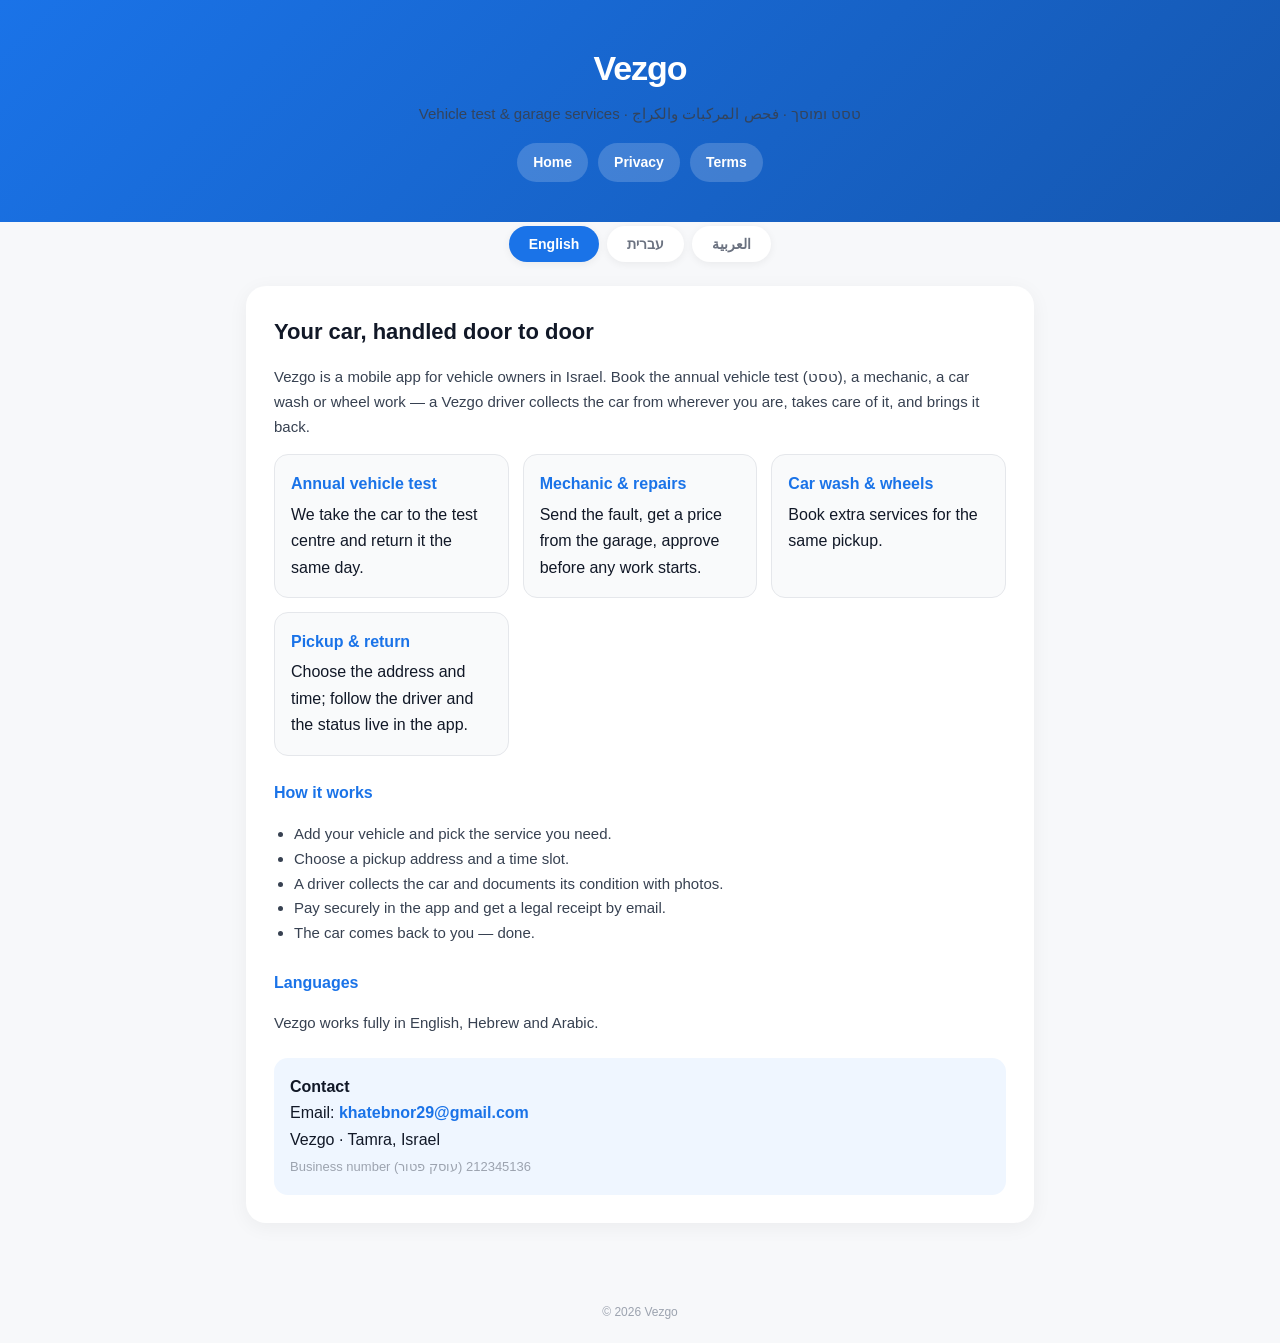
==== home.html @ 95cc1412 "Add home page and Terms of Service" ====
<!DOCTYPE html>
<html lang="en">
<head>
<meta charset="utf-8">
<meta name="viewport" content="width=device-width,initial-scale=1">
<title>Vezgo — Vehicle Test &amp; Garage Services in Israel</title>
<meta name="description" content="Vezgo books your annual vehicle test (טסט) and garage work in Israel, collects the car from your door and brings it back.">
<link rel="stylesheet" href="_style.css">
</head>
<body>

<header>
  <div class="logo">Vezgo</div>
  <p>Vehicle test &amp; garage services · טסט ומוסך · فحص المركبات والكراج</p>
  <div class="nav">
    <a href="home.html">Home</a>
    <a href="index.html">Privacy</a>
    <a href="terms.html">Terms</a>
  </div>
</header>

<div class="wrap">
  <div class="tabs">
    <button class="active" onclick="show('en',this)">English</button>
    <button onclick="show('he',this)">עברית</button>
    <button onclick="show('ar',this)">العربية</button>
  </div>

  <!-- ─────────── ENGLISH ─────────── -->
  <section id="en" class="active" dir="ltr">
    <div class="card">
      <h2>Your car, handled door to door</h2>
      <p>Vezgo is a mobile app for vehicle owners in Israel. Book the annual vehicle
         test (טסט), a mechanic, a car wash or wheel work — a Vezgo driver collects the
         car from wherever you are, takes care of it, and brings it back.</p>

      <div class="feat">
        <div><strong>Annual vehicle test</strong>We take the car to the test centre and
             return it the same day.</div>
        <div><strong>Mechanic &amp; repairs</strong>Send the fault, get a price from the
             garage, approve before any work starts.</div>
        <div><strong>Car wash &amp; wheels</strong>Book extra services for the same
             pickup.</div>
        <div><strong>Pickup &amp; return</strong>Choose the address and time; follow the
             driver and the status live in the app.</div>
      </div>

      <h3>How it works</h3>
      <ul>
        <li>Add your vehicle and pick the service you need.</li>
        <li>Choose a pickup address and a time slot.</li>
        <li>A driver collects the car and documents its condition with photos.</li>
        <li>Pay securely in the app and get a legal receipt by email.</li>
        <li>The car comes back to you — done.</li>
      </ul>

      <h3>Languages</h3>
      <p>Vezgo works fully in English, Hebrew and Arabic.</p>

      <div class="contact">
        <strong>Contact</strong><br>
        Email: <a href="mailto:khatebnor29@gmail.com">khatebnor29@gmail.com</a><br>
        Vezgo &middot; Tamra, Israel<br>
        <span style="color:#9ca3af;font-size:13px">Business number (עוסק פטור) 212345136</span>
      </div>
    </div>
  </section>

  <!-- ─────────── עברית ─────────── -->
  <section id="he" dir="rtl">
    <div class="card">
      <h2>הרכב שלך, מטופל מהדלת עד הדלת</h2>
      <p>Vezgo היא אפליקציה לבעלי רכב בישראל. מזמינים טסט שנתי, מכונאי, שטיפת רכב או
         טיפול בגלגלים — נהג של Vezgo אוסף את הרכב מהמקום שבו אתם נמצאים, מטפל בו
         ומחזיר אותו אליכם.</p>

      <div class="feat">
        <div><strong>טסט שנתי</strong>לוקחים את הרכב למכון הרישוי ומחזירים אותו באותו יום.</div>
        <div><strong>מכונאי ותיקונים</strong>שולחים את התקלה, מקבלים מחיר מהמוסך
             ומאשרים לפני כל עבודה.</div>
        <div><strong>שטיפה וגלגלים</strong>אפשר להוסיף שירותים נוספים לאותו איסוף.</div>
        <div><strong>איסוף והחזרה</strong>בוחרים כתובת ושעה, ועוקבים אחרי הנהג
             והסטטוס בזמן אמת.</div>
      </div>

      <h3>איך זה עובד</h3>
      <ul>
        <li>מוסיפים את הרכב ובוחרים את השירות.</li>
        <li>בוחרים כתובת איסוף וחלון זמן.</li>
        <li>הנהג אוסף את הרכב ומתעד את מצבו בתמונות.</li>
        <li>משלמים באפליקציה ומקבלים קבלה חוקית למייל.</li>
        <li>הרכב חוזר אליכם — זהו.</li>
      </ul>

      <h3>שפות</h3>
      <p>Vezgo פועלת במלואה באנגלית, עברית וערבית.</p>

      <div class="contact">
        <strong>יצירת קשר</strong><br>
        אימייל: <a href="mailto:khatebnor29@gmail.com">khatebnor29@gmail.com</a><br>
        Vezgo &middot; טמרה, ישראל<br>
        <span style="color:#9ca3af;font-size:13px">עוסק פטור 212345136</span>
      </div>
    </div>
  </section>

  <!-- ─────────── العربية ─────────── -->
  <section id="ar" dir="rtl">
    <div class="card">
      <h2>سيارتك، من بابك وإليه</h2>
      <p>Vezgo تطبيق لأصحاب المركبات في إسرائيل. احجز الفحص السنوي (טסט)، ميكانيكياً،
         غسيل سيارة أو خدمة إطارات — يأتي سائق Vezgo ليستلم السيارة من مكانك، يهتم بها
         ثم يعيدها إليك.</p>

      <div class="feat">
        <div><strong>الفحص السنوي</strong>نأخذ السيارة إلى مركز الفحص ونعيدها في اليوم نفسه.</div>
        <div><strong>ميكانيكي وإصلاحات</strong>أرسل العطل، احصل على سعر من الكراج،
             ووافق قبل بدء أي عمل.</div>
        <div><strong>غسيل وإطارات</strong>أضف خدمات إضافية لنفس الاستلام.</div>
        <div><strong>استلام وإرجاع</strong>اختر العنوان والوقت، وتابع السائق والحالة
             مباشرة في التطبيق.</div>
      </div>

      <h3>كيف يعمل</h3>
      <ul>
        <li>أضف مركبتك واختر الخدمة التي تحتاجها.</li>
        <li>اختر عنوان الاستلام وموعداً مناسباً.</li>
        <li>يستلم السائق السيارة ويوثّق حالتها بالصور.</li>
        <li>ادفع بأمان داخل التطبيق واستلم إيصالاً قانونياً بالبريد.</li>
        <li>تعود السيارة إليك — انتهى الأمر.</li>
      </ul>

      <h3>اللغات</h3>
      <p>يعمل Vezgo بالكامل بالإنجليزية والعبرية والعربية.</p>

      <div class="contact">
        <strong>تواصل معنا</strong><br>
        البريد الإلكتروني: <a href="mailto:khatebnor29@gmail.com">khatebnor29@gmail.com</a><br>
        Vezgo &middot; طمرة، إسرائيل<br>
        <span style="color:#9ca3af;font-size:13px">رقم العمل (عوسيك باطور) 212345136</span>
      </div>
    </div>
  </section>
</div>

<footer>© 2026 Vezgo</footer>

<script>
function show(id, btn){
  document.querySelectorAll('section').forEach(s=>s.classList.remove('active'));
  document.getElementById(id).classList.add('active');
  document.querySelectorAll('.tabs button').forEach(b=>b.classList.remove('active'));
  btn.classList.add('active');
}
</script>
</body>
</html>
---- _style.css ----
:root { --brand:#1A73E8; --ink:#111827; --muted:#6b7280; --line:#e5e7eb; }
*{box-sizing:border-box}
body{margin:0;background:#f7f8fa;color:var(--ink);
     font-family:-apple-system,Segoe UI,Roboto,Arial,sans-serif;line-height:1.65}
header{background:linear-gradient(135deg,#1A73E8,#1557B0);color:#fff;padding:40px 20px;text-align:center}
header .logo{font-size:34px;font-weight:900;letter-spacing:-1px}
header p{margin:6px 0 0;opacity:.9;font-size:15px}
.wrap{max-width:820px;margin:-20px auto 60px;padding:0 16px}
.card{background:#fff;border-radius:20px;padding:28px;box-shadow:0 4px 20px rgba(0,0,0,.05);margin-bottom:20px}
.tabs{display:flex;gap:8px;justify-content:center;margin:24px 0;flex-wrap:wrap}
.tabs button{border:0;padding:10px 20px;border-radius:999px;cursor:pointer;
     font-weight:700;font-size:14px;background:#fff;color:var(--muted);
     box-shadow:0 2px 8px rgba(0,0,0,.06)}
.tabs button.active{background:var(--brand);color:#fff}
h2{font-size:22px;margin:0 0 6px}
h3{font-size:16px;margin:24px 0 6px;color:var(--brand)}
p,li{font-size:15px;color:#374151}
ul{padding-inline-start:20px}
.updated{color:var(--muted);font-size:13px;margin-bottom:18px}
.contact{background:#eff6ff;border-radius:14px;padding:16px;margin-top:22px}
.contact a{color:var(--brand);font-weight:700;text-decoration:none}
section{display:none}
section.active{display:block}
[dir="rtl"]{text-align:right}
footer{text-align:center;color:#9ca3af;font-size:12px;padding:20px}
.nav{display:flex;gap:10px;justify-content:center;margin-top:16px;flex-wrap:wrap}
.nav a{color:#fff;background:rgba(255,255,255,.18);padding:8px 16px;border-radius:999px;
       text-decoration:none;font-size:14px;font-weight:600}
.nav a:hover{background:rgba(255,255,255,.3)}
.feat{display:grid;grid-template-columns:repeat(auto-fit,minmax(220px,1fr));gap:14px;margin-top:8px}
.feat div{background:#f9fafb;border:1px solid var(--line);border-radius:14px;padding:16px}
.feat strong{display:block;color:var(--brand);margin-bottom:4px}
.store{display:flex;gap:10px;justify-content:center;flex-wrap:wrap;margin-top:18px}
.store a{background:var(--brand);color:#fff;text-decoration:none;font-weight:700;
         padding:12px 22px;border-radius:999px;font-size:15px}
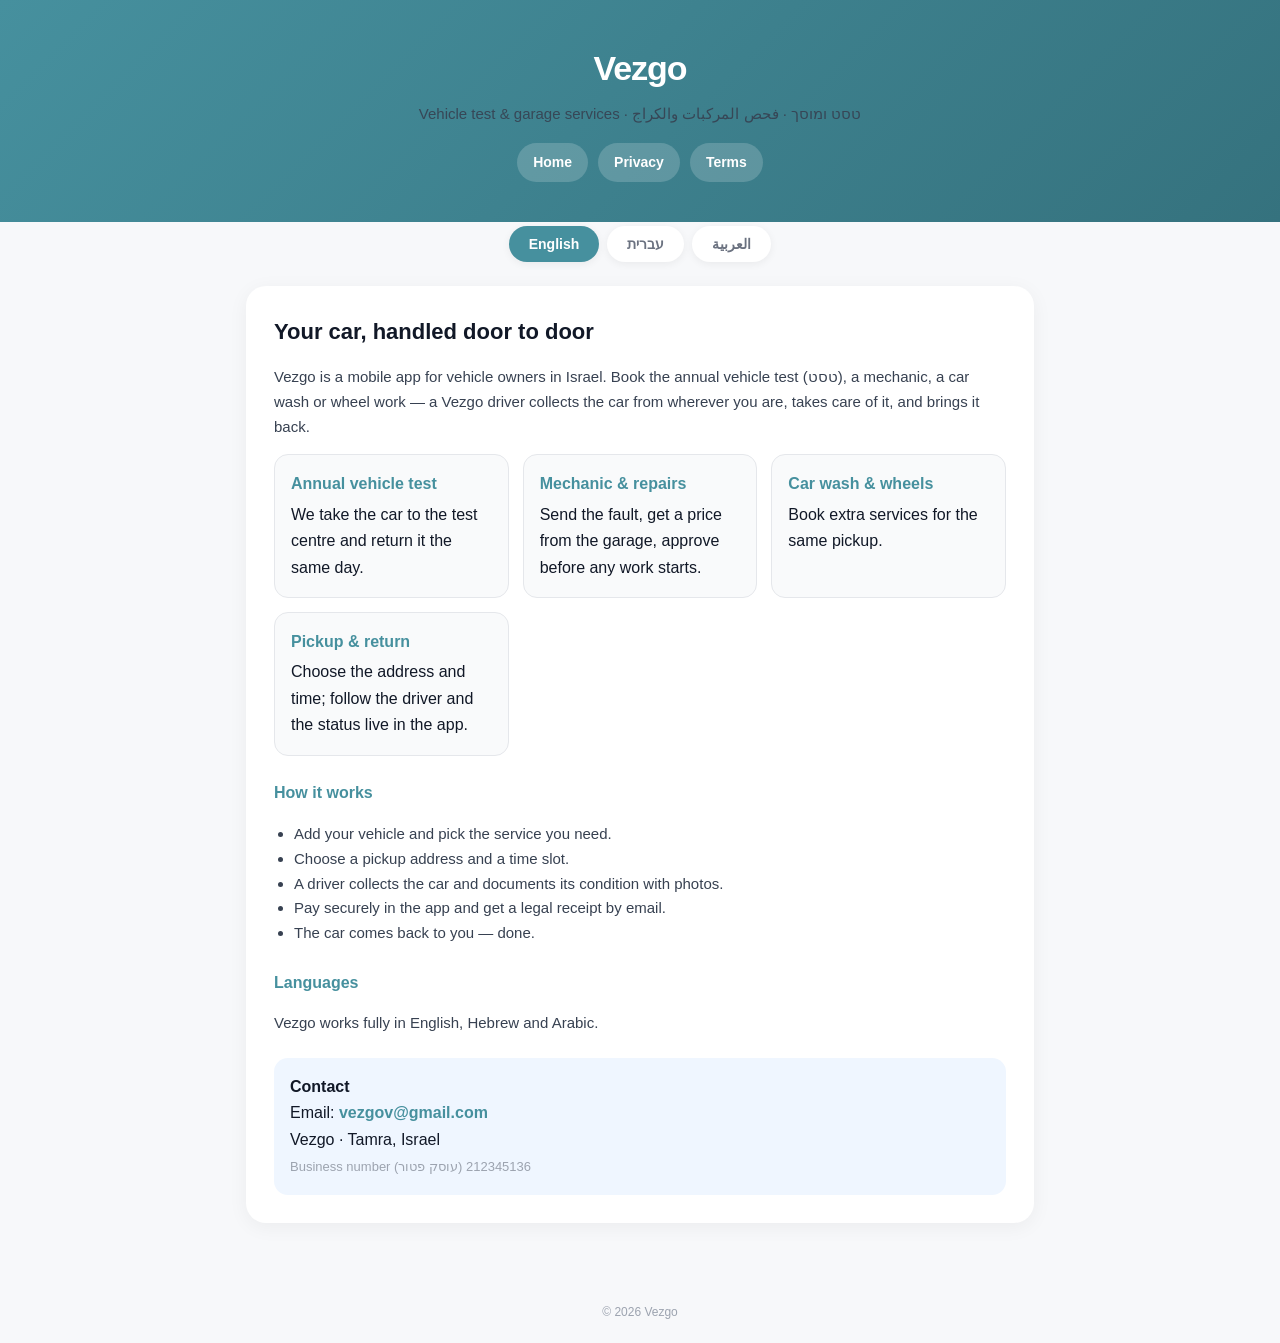
==== commit 7a078939: "Contact address is the business account, not the personal one The policy, terms and home page all li" ====
--- a/home.html
+++ b/home.html
@@ -5,7 +5,7 @@
 <meta name="viewport" content="width=device-width,initial-scale=1">
 <title>Vezgo — Vehicle Test &amp; Garage Services in Israel</title>
 <meta name="description" content="Vezgo books your annual vehicle test (טסט) and garage work in Israel, collects the car from your door and brings it back.">
-<link rel="stylesheet" href="_style.css">
+<link rel="stylesheet" href="style.css">
 </head>
 <body>
 
@@ -59,7 +59,7 @@
 
       <div class="contact">
         <strong>Contact</strong><br>
-        Email: <a href="mailto:khatebnor29@gmail.com">khatebnor29@gmail.com</a><br>
+        Email: <a href="mailto:vezgov@gmail.com">vezgov@gmail.com</a><br>
         Vezgo &middot; Tamra, Israel<br>
         <span style="color:#9ca3af;font-size:13px">Business number (עוסק פטור) 212345136</span>
       </div>
@@ -97,7 +97,7 @@
 
       <div class="contact">
         <strong>יצירת קשר</strong><br>
-        אימייל: <a href="mailto:khatebnor29@gmail.com">khatebnor29@gmail.com</a><br>
+        אימייל: <a href="mailto:vezgov@gmail.com">vezgov@gmail.com</a><br>
         Vezgo &middot; טמרה, ישראל<br>
         <span style="color:#9ca3af;font-size:13px">עוסק פטור 212345136</span>
       </div>
@@ -135,7 +135,7 @@
 
       <div class="contact">
         <strong>تواصل معنا</strong><br>
-        البريد الإلكتروني: <a href="mailto:khatebnor29@gmail.com">khatebnor29@gmail.com</a><br>
+        البريد الإلكتروني: <a href="mailto:vezgov@gmail.com">vezgov@gmail.com</a><br>
         Vezgo &middot; طمرة، إسرائيل<br>
         <span style="color:#9ca3af;font-size:13px">رقم العمل (عوسيك باطور) 212345136</span>
       </div>
--- a/style.css
+++ b/style.css
@@ -0,0 +1,35 @@
+:root { --brand:#46909E; --ink:#111827; --muted:#6b7280; --line:#e5e7eb; }
+*{box-sizing:border-box}
+body{margin:0;background:#f7f8fa;color:var(--ink);
+     font-family:-apple-system,Segoe UI,Roboto,Arial,sans-serif;line-height:1.65}
+header{background:linear-gradient(135deg,#46909E,#35727E);color:#fff;padding:40px 20px;text-align:center}
+header .logo{font-size:34px;font-weight:900;letter-spacing:-1px}
+header p{margin:6px 0 0;opacity:.9;font-size:15px}
+.wrap{max-width:820px;margin:-20px auto 60px;padding:0 16px}
+.card{background:#fff;border-radius:20px;padding:28px;box-shadow:0 4px 20px rgba(0,0,0,.05);margin-bottom:20px}
+.tabs{display:flex;gap:8px;justify-content:center;margin:24px 0;flex-wrap:wrap}
+.tabs button{border:0;padding:10px 20px;border-radius:999px;cursor:pointer;
+     font-weight:700;font-size:14px;background:#fff;color:var(--muted);
+     box-shadow:0 2px 8px rgba(0,0,0,.06)}
+.tabs button.active{background:var(--brand);color:#fff}
+h2{font-size:22px;margin:0 0 6px}
+h3{font-size:16px;margin:24px 0 6px;color:var(--brand)}
+p,li{font-size:15px;color:#374151}
+ul{padding-inline-start:20px}
+.updated{color:var(--muted);font-size:13px;margin-bottom:18px}
+.contact{background:#eff6ff;border-radius:14px;padding:16px;margin-top:22px}
+.contact a{color:var(--brand);font-weight:700;text-decoration:none}
+section{display:none}
+section.active{display:block}
+[dir="rtl"]{text-align:right}
+footer{text-align:center;color:#9ca3af;font-size:12px;padding:20px}
+.nav{display:flex;gap:10px;justify-content:center;margin-top:16px;flex-wrap:wrap}
+.nav a{color:#fff;background:rgba(255,255,255,.18);padding:8px 16px;border-radius:999px;
+       text-decoration:none;font-size:14px;font-weight:600}
+.nav a:hover{background:rgba(255,255,255,.3)}
+.feat{display:grid;grid-template-columns:repeat(auto-fit,minmax(220px,1fr));gap:14px;margin-top:8px}
+.feat div{background:#f9fafb;border:1px solid var(--line);border-radius:14px;padding:16px}
+.feat strong{display:block;color:var(--brand);margin-bottom:4px}
+.store{display:flex;gap:10px;justify-content:center;flex-wrap:wrap;margin-top:18px}
+.store a{background:var(--brand);color:#fff;text-decoration:none;font-weight:700;
+         padding:12px 22px;border-radius:999px;font-size:15px}
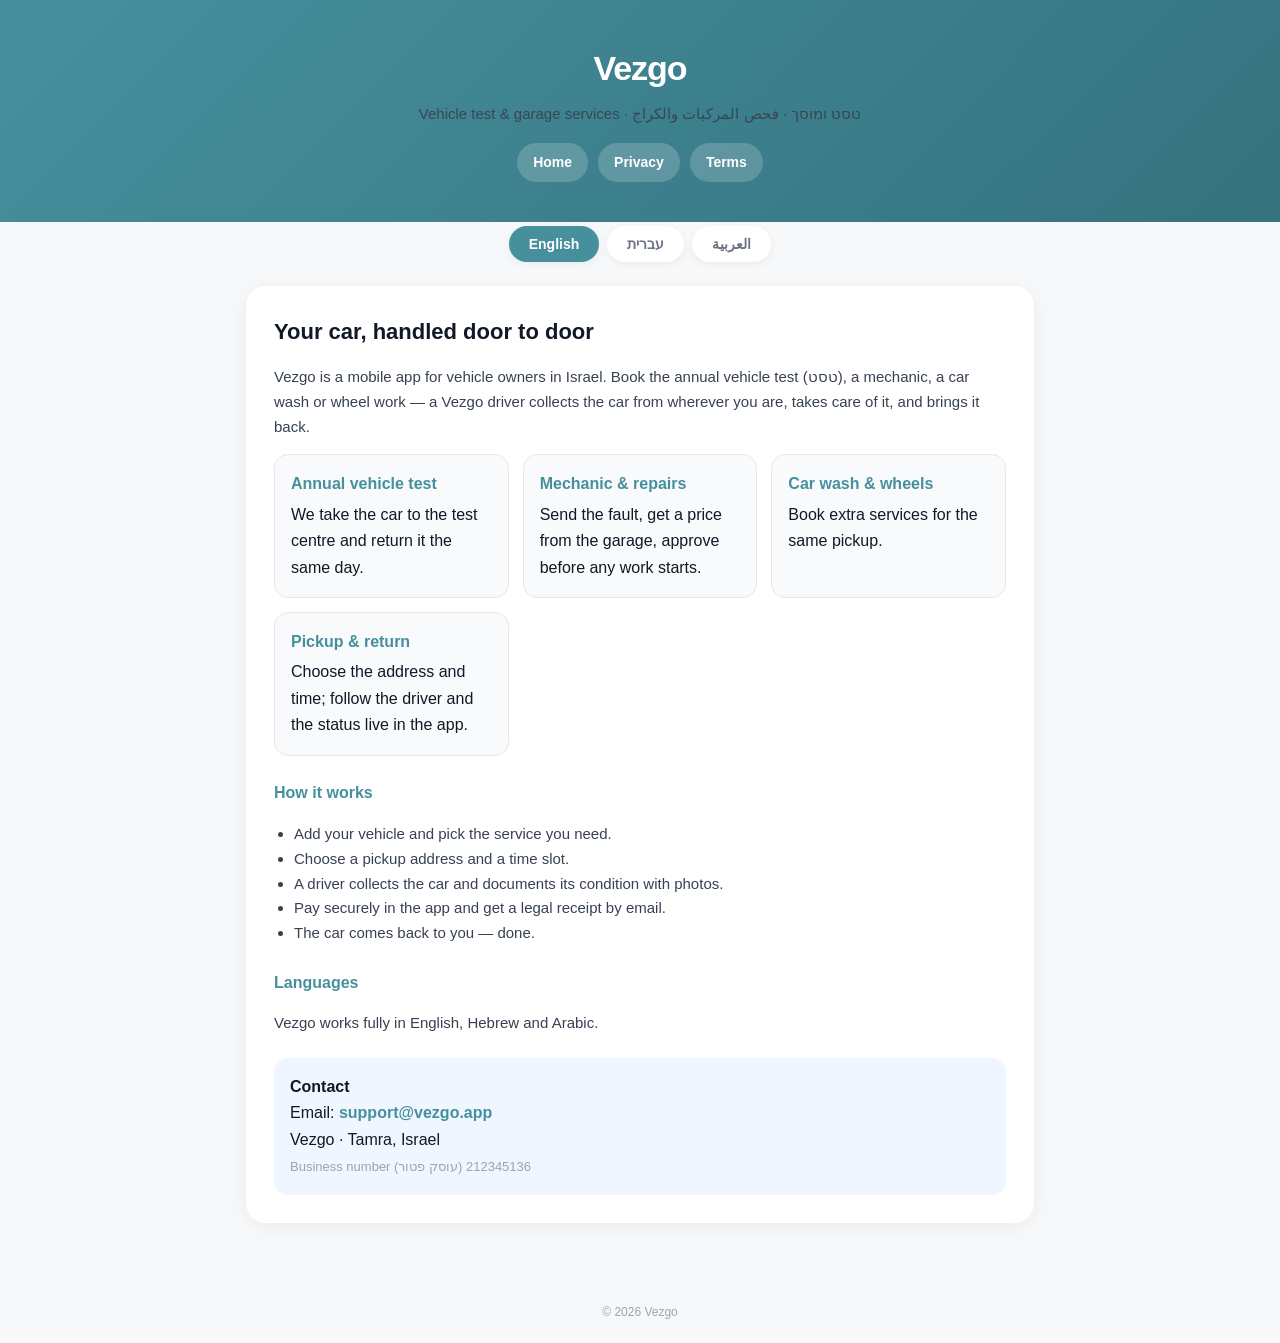
==== commit 3de50453: "Home page now lists support@vezgo.app, not the personal Gmail" ====
--- a/home.html
+++ b/home.html
@@ -59,7 +59,7 @@
 
       <div class="contact">
         <strong>Contact</strong><br>
-        Email: <a href="mailto:vezgov@gmail.com">vezgov@gmail.com</a><br>
+        Email: <a href="mailto:support@vezgo.app">support@vezgo.app</a><br>
         Vezgo &middot; Tamra, Israel<br>
         <span style="color:#9ca3af;font-size:13px">Business number (עוסק פטור) 212345136</span>
       </div>
@@ -97,7 +97,7 @@
 
       <div class="contact">
         <strong>יצירת קשר</strong><br>
-        אימייל: <a href="mailto:vezgov@gmail.com">vezgov@gmail.com</a><br>
+        אימייל: <a href="mailto:support@vezgo.app">support@vezgo.app</a><br>
         Vezgo &middot; טמרה, ישראל<br>
         <span style="color:#9ca3af;font-size:13px">עוסק פטור 212345136</span>
       </div>
@@ -135,7 +135,7 @@
 
       <div class="contact">
         <strong>تواصل معنا</strong><br>
-        البريد الإلكتروني: <a href="mailto:vezgov@gmail.com">vezgov@gmail.com</a><br>
+        البريد الإلكتروني: <a href="mailto:support@vezgo.app">support@vezgo.app</a><br>
         Vezgo &middot; طمرة، إسرائيل<br>
         <span style="color:#9ca3af;font-size:13px">رقم العمل (عوسيك باطور) 212345136</span>
       </div>
